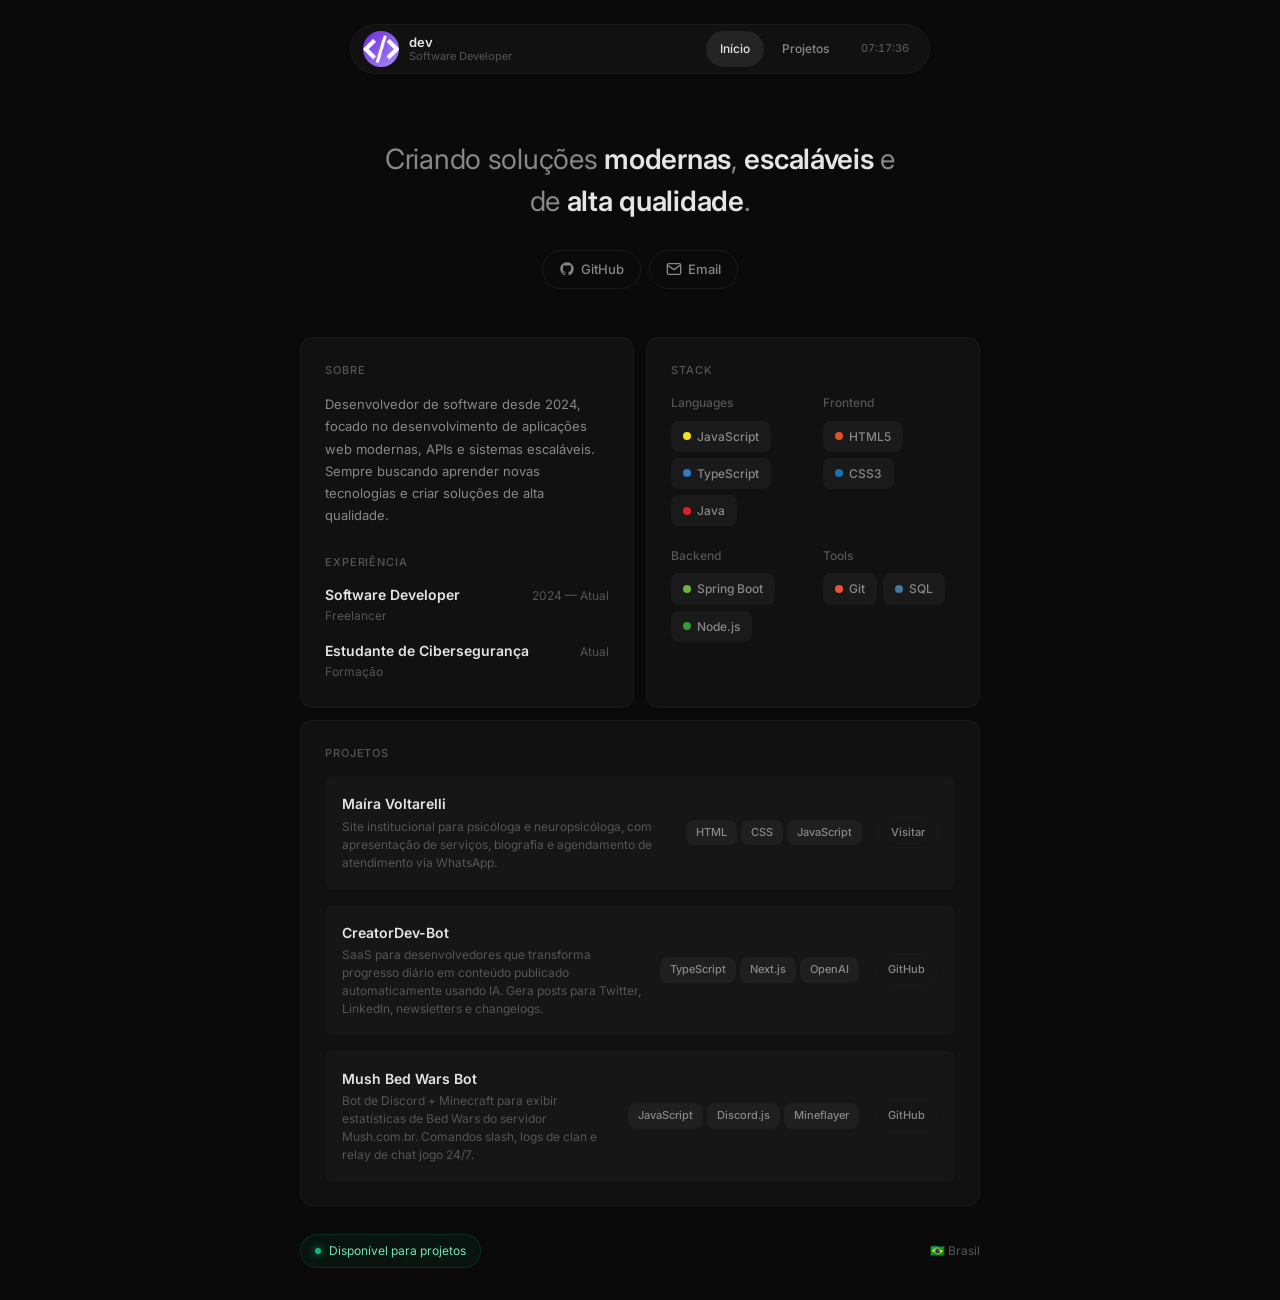
==== index.html @ 2b1f6f5e "Add files via upload" ====
<!DOCTYPE html>
<html lang="pt-BR">

<head>
    <meta charset="UTF-8">
    <meta name="viewport" content="width=device-width, initial-scale=1.0">
    <meta name="description"
        content="Software Developer — Portfólio pessoal focado em aplicações web modernas, APIs e sistemas escaláveis.">
    <meta name="author" content="Software Developer">
    <title>Software Developer | Px</title>
    <link rel="preconnect" href="https://fonts.googleapis.com">
    <link rel="preconnect" href="https://fonts.gstatic.com" crossorigin>
    <link href="https://fonts.googleapis.com/css2?family=Inter:wght@300;400;500;600&display=swap" rel="stylesheet">
    <link rel="stylesheet" href="styles.css">
</head>

<body>

    <!-- Header -->
    <header class="header">
        <div class="header-left">
            <div class="avatar" id="discordAvatar">
                <img id="avatarImg" src="fotos/ChatGPT_Image_13_de_mai._de_2026__22_15_35-removebg-preview.png" style="width:100%;height:100%;border-radius:50%;object-fit:cover;" alt="Avatar">
            </div>
            <div class="header-info">
                <span class="header-name" id="discordName">dev</span>
                <span class="header-role">Software Developer</span>
            </div>
        </div>
        <nav class="header-nav">
            <a href="#" class="nav-pill active">Início</a>
            <a href="#projects" class="nav-pill">Projetos</a>
            <span class="nav-pill clock" id="clock">00:00:00</span>
        </nav>
    </header>

    <!-- Main Content -->
    <main class="main">

        <!-- Hero -->
        <section class="hero">
            <h1 class="hero-tagline">
                Criando soluções <span class="highlight">modernas</span>, <span class="highlight">escaláveis</span> e de
                <span class="highlight">alta qualidade</span>.
            </h1>
            <div class="social-links">
                <a href="https://github.com" target="_blank" rel="noopener noreferrer" class="social-pill">
                    <svg width="16" height="16" viewBox="0 0 24 24" fill="currentColor">
                        <path
                            d="M12 2C6.477 2 2 6.477 2 12c0 4.42 2.865 8.167 6.839 9.49.5.092.682-.217.682-.482 0-.237-.008-.866-.013-1.7-2.782.603-3.369-1.34-3.369-1.34-.454-1.156-1.11-1.462-1.11-1.462-.908-.62.069-.608.069-.608 1.003.07 1.531 1.03 1.531 1.03.892 1.529 2.341 1.087 2.91.831.092-.646.35-1.086.636-1.336-2.22-.253-4.555-1.11-4.555-4.943 0-1.091.39-1.984 1.029-2.683-.103-.253-.446-1.27.098-2.647 0 0 .84-.269 2.75 1.025A9.564 9.564 0 0112 6.844c.85.004 1.705.115 2.504.337 1.909-1.294 2.747-1.025 2.747-1.025.546 1.377.203 2.394.1 2.647.64.699 1.028 1.592 1.028 2.683 0 3.842-2.339 4.687-4.566 4.935.359.309.678.919.678 1.852 0 1.336-.012 2.415-.012 2.743 0 .267.18.579.688.481C19.137 20.164 22 16.418 22 12c0-5.523-4.477-10-10-10z" />
                    </svg>
                    GitHub
                </a>
                <a href="#" class="social-pill" id="emailPill" title="Clique para copiar">
                    <svg width="16" height="16" viewBox="0 0 24 24" fill="none" stroke="currentColor" stroke-width="2">
                        <path d="M4 4h16c1.1 0 2 .9 2 2v12c0 1.1-.9 2-2 2H4c-1.1 0-2-.9-2-2V6c0-1.1.9-2 2-2z" />
                        <path d="M22 6l-10 7L2 6" />
                    </svg>
                    Email
                </a>
            </div>
        </section>

        <!-- Cards Grid -->
        <section class="cards-grid">

            <!-- Left Card: About + Experience -->
            <div class="card">
                <div class="card-section">
                    <h2 class="card-label">SOBRE</h2>
                    <p class="card-text">
                        Desenvolvedor de software desde 2024, focado no desenvolvimento de aplicações web modernas, APIs
                        e sistemas escaláveis. Sempre buscando aprender novas tecnologias e criar soluções de alta
                        qualidade.
                    </p>
                </div>
                <div class="card-section">
                    <h2 class="card-label">EXPERIÊNCIA</h2>
                    <div class="experience-item">
                        <div class="exp-header">
                            <div>
                                <h3 class="exp-title">Software Developer</h3>
                                <span class="exp-subtitle">Freelancer</span>
                            </div>
                            <span class="exp-date">2024 — Atual</span>
                        </div>
                    </div>
                    <div class="experience-item">
                        <div class="exp-header">
                            <div>
                                <h3 class="exp-title">Estudante de Cibersegurança</h3>
                                <span class="exp-subtitle">Formação</span>
                            </div>
                            <span class="exp-date">Atual</span>
                        </div>
                    </div>
                </div>
            </div>

            <!-- Right Card: Stack -->
            <div class="card">
                <h2 class="card-label">STACK</h2>
                <div class="stack-grid">
                    <div class="stack-group">
                        <h3 class="stack-category">Languages</h3>
                        <div class="stack-badges">
                            <span class="badge"><span class="badge-dot"
                                    style="background:#F7DF1E"></span>JavaScript</span>
                            <span class="badge"><span class="badge-dot"
                                    style="background:#3178C6"></span>TypeScript</span>
                            <span class="badge"><span class="badge-dot" style="background:#E01F24"></span>Java</span>
                        </div>
                    </div>
                    <div class="stack-group">
                        <h3 class="stack-category">Frontend</h3>
                        <div class="stack-badges">
                            <span class="badge"><span class="badge-dot" style="background:#E34F26"></span>HTML5</span>
                            <span class="badge"><span class="badge-dot" style="background:#1572B6"></span>CSS3</span>
                        </div>
                    </div>
                    <div class="stack-group">
                        <h3 class="stack-category">Backend</h3>
                        <div class="stack-badges">
                            <span class="badge"><span class="badge-dot" style="background:#6DB33F"></span>Spring
                                Boot</span>
                            <span class="badge"><span class="badge-dot" style="background:#339933"></span>Node.js</span>
                        </div>
                    </div>
                    <div class="stack-group">
                        <h3 class="stack-category">Tools</h3>
                        <div class="stack-badges">
                            <span class="badge"><span class="badge-dot" style="background:#F05032"></span>Git</span>
                            <span class="badge"><span class="badge-dot" style="background:#4479A1"></span>SQL</span>
                        </div>
                    </div>
                </div>
            </div>

        </section>

        <!-- Projects Section -->
        <section class="projects-section" id="projects">
            <div class="card">
                <h2 class="card-label">PROJETOS</h2>
                <div class="projects-list">
                    <div class="project-item">
                        <div class="project-info">
                            <h3 class="project-name">Maíra Voltarelli</h3>
                            <p class="project-desc">Site institucional para psicóloga e neuropsicóloga, com apresentação
                                de serviços, biografia e agendamento de atendimento via WhatsApp.</p>
                        </div>
                        <div class="project-tags">
                            <span class="badge sm">HTML</span>
                            <span class="badge sm">CSS</span>
                            <span class="badge sm">JavaScript</span>
                        </div>
                        <div class="project-links">
                            <a href="https://mairavoltarelli.pages.dev/" target="_blank" rel="noopener noreferrer"
                                class="link-pill">Visitar</a>
                        </div>
                    </div>
                    <div class="project-item">
                        <div class="project-info">
                            <h3 class="project-name">CreatorDev-Bot</h3>
                            <p class="project-desc">SaaS para desenvolvedores que transforma progresso diário em
                                conteúdo publicado automaticamente usando IA. Gera posts para Twitter, LinkedIn,
                                newsletters e changelogs.</p>
                        </div>
                        <div class="project-tags">
                            <span class="badge sm">TypeScript</span>
                            <span class="badge sm">Next.js</span>
                            <span class="badge sm">OpenAI</span>
                        </div>
                        <div class="project-links">
                            <a href="https://github.com/onlypx/CreatorDev-Bot" target="_blank" rel="noopener noreferrer"
                                class="link-pill">GitHub</a>
                        </div>
                    </div>
                    <div class="project-item">
                        <div class="project-info">
                            <h3 class="project-name">Mush Bed Wars Bot</h3>
                            <p class="project-desc">Bot de Discord + Minecraft para exibir estatísticas de Bed Wars do
                                servidor Mush.com.br. Comandos slash, logs de clan e relay de chat jogo 24/7.</p>
                        </div>
                        <div class="project-tags">
                            <span class="badge sm">JavaScript</span>
                            <span class="badge sm">Discord.js</span>
                            <span class="badge sm">Mineflayer</span>
                        </div>
                        <div class="project-links">
                            <a href="https://github.com/onlypx/Minecon-Bot" target="_blank" rel="noopener noreferrer"
                                class="link-pill">GitHub</a>
                        </div>
                    </div>
                </div>
            </div>
        </section>

    </main>

    <!-- Footer -->
    <footer class="footer">
        <div class="footer-left">
            <span class="status-badge">
                <span class="status-dot"></span>
                Disponível para projetos
            </span>
        </div>
        <div class="footer-right">
            <span>🇧🇷 Brasil</span>
        </div>
    </footer>

    <script src="script.js"></script>
</body>

</html>
---- styles.css ----
/* ============================================
   Design Tokens
   ============================================ */
:root {
    --bg: #0a0a0a;
    --bg-card: #111111;
    --border: #1a1a1a;
    --border-hover: #2a2a2a;
    --text: #e5e5e5;
    --text-secondary: #888888;
    --text-muted: #555555;
    --accent: #c4b5fd;
    --font: 'Inter', -apple-system, BlinkMacSystemFont, sans-serif;
    --radius: 12px;
    --radius-sm: 8px;
    --radius-pill: 100px;
}

/* ============================================
   Reset
   ============================================ */
*, *::before, *::after {
    margin: 0;
    padding: 0;
    box-sizing: border-box;
}

html {
    scroll-behavior: smooth;
}

body {
    background: var(--bg);
    color: var(--text);
    font-family: var(--font);
    font-size: 14px;
    line-height: 1.6;
    min-height: 100vh;
    display: flex;
    flex-direction: column;
    align-items: center;
    -webkit-font-smoothing: antialiased;
    -moz-osx-font-smoothing: grayscale;
}

a {
    color: inherit;
    text-decoration: none;
}

/* ============================================
   Header
   ============================================ */
.header {
    position: sticky;
    top: 16px;
    z-index: 100;
    display: flex;
    align-items: center;
    justify-content: space-between;
    gap: 16px;
    background: var(--bg-card);
    border: 1px solid var(--border);
    border-radius: var(--radius-pill);
    padding: 6px 6px 6px 12px;
    margin-top: 24px;
    width: 100%;
    max-width: 580px;
}

.header-left {
    display: flex;
    align-items: center;
    gap: 10px;
}

.avatar {
    width: 36px;
    height: 36px;
    border-radius: 50%;
    background: linear-gradient(135deg, #6d28d9, #a78bfa);
    display: flex;
    align-items: center;
    justify-content: center;
    font-size: 11px;
    font-weight: 600;
    color: #fff;
    flex-shrink: 0;
    overflow: hidden;
}

.header-info {
    display: flex;
    flex-direction: column;
    line-height: 1.2;
}

.header-name {
    font-weight: 600;
    font-size: 13px;
    color: var(--text);
}

.header-role {
    font-size: 11px;
    color: var(--text-muted);
}

.header-nav {
    display: flex;
    align-items: center;
    gap: 4px;
}

.nav-pill {
    padding: 8px 14px;
    border-radius: var(--radius-pill);
    font-size: 12px;
    font-weight: 500;
    color: var(--text-secondary);
    transition: all 0.2s ease;
    border: none;
    background: none;
    cursor: pointer;
}

.nav-pill:hover {
    color: var(--text);
    background: rgba(255, 255, 255, 0.04);
}

.nav-pill.active {
    color: var(--text);
    background: rgba(255, 255, 255, 0.08);
}

.nav-pill.clock {
    font-variant-numeric: tabular-nums;
    color: var(--text-muted);
    cursor: default;
    font-size: 11px;
}

/* ============================================
   Main
   ============================================ */
.main {
    width: 100%;
    max-width: 720px;
    padding: 0 20px;
    flex: 1;
}

/* ============================================
   Hero
   ============================================ */
.hero {
    text-align: center;
    padding: 64px 0 48px;
}

.hero-tagline {
    font-size: clamp(20px, 3.5vw, 28px);
    font-weight: 400;
    color: var(--text-secondary);
    line-height: 1.5;
    max-width: 520px;
    margin: 0 auto 28px;
    letter-spacing: -0.01em;
}

.hero-tagline .highlight {
    color: var(--text);
    font-weight: 600;
}

.social-links {
    display: flex;
    justify-content: center;
    gap: 8px;
    flex-wrap: wrap;
}

.social-pill {
    display: inline-flex;
    align-items: center;
    gap: 6px;
    padding: 8px 16px;
    border-radius: var(--radius-pill);
    border: 1px solid var(--border);
    font-size: 13px;
    font-weight: 500;
    color: var(--text-secondary);
    transition: all 0.2s ease;
}

.social-pill:hover {
    color: var(--text);
    border-color: var(--border-hover);
    background: rgba(255, 255, 255, 0.03);
}

/* ============================================
   Cards Grid
   ============================================ */
.cards-grid {
    display: grid;
    grid-template-columns: 1fr 1fr;
    gap: 12px;
    margin-bottom: 12px;
}

.card {
    background: var(--bg-card);
    border: 1px solid var(--border);
    border-radius: var(--radius);
    padding: 24px;
}

.card-section {
    margin-bottom: 28px;
}

.card-section:last-child {
    margin-bottom: 0;
}

.card-label {
    font-size: 11px;
    font-weight: 500;
    letter-spacing: 0.08em;
    color: var(--text-muted);
    margin-bottom: 14px;
    text-transform: uppercase;
}

.card-text {
    font-size: 13px;
    color: var(--text-secondary);
    line-height: 1.7;
}

/* ============================================
   Experience
   ============================================ */
.experience-item {
    margin-bottom: 16px;
}

.experience-item:last-child {
    margin-bottom: 0;
}

.exp-header {
    display: flex;
    justify-content: space-between;
    align-items: flex-start;
    gap: 12px;
}

.exp-title {
    font-size: 14px;
    font-weight: 600;
    color: var(--text);
    line-height: 1.3;
}

.exp-subtitle {
    font-size: 12px;
    color: var(--text-muted);
}

.exp-date {
    font-size: 12px;
    color: var(--text-muted);
    white-space: nowrap;
    flex-shrink: 0;
}

/* ============================================
   Stack
   ============================================ */
.stack-grid {
    display: grid;
    grid-template-columns: 1fr 1fr;
    gap: 20px;
}

.stack-category {
    font-size: 12px;
    font-weight: 500;
    color: var(--text-muted);
    margin-bottom: 8px;
}

.stack-badges {
    display: flex;
    flex-wrap: wrap;
    gap: 6px;
}

.badge {
    display: inline-flex;
    align-items: center;
    gap: 6px;
    padding: 6px 12px;
    border-radius: var(--radius-sm);
    background: rgba(255, 255, 255, 0.04);
    font-size: 12px;
    font-weight: 500;
    color: var(--text-secondary);
    transition: all 0.2s ease;
}

.badge:hover {
    background: rgba(255, 255, 255, 0.07);
    color: var(--text);
}

.badge.sm {
    padding: 4px 10px;
    font-size: 11px;
}

.badge-dot {
    width: 8px;
    height: 8px;
    border-radius: 50%;
    flex-shrink: 0;
}

/* ============================================
   Projects
   ============================================ */
.projects-section {
    margin-bottom: 12px;
}

.projects-list {
    display: flex;
    flex-direction: column;
    gap: 16px;
}

.project-item {
    display: flex;
    align-items: center;
    gap: 16px;
    padding: 16px;
    border-radius: var(--radius-sm);
    background: rgba(255, 255, 255, 0.02);
    border: 1px solid transparent;
    transition: all 0.2s ease;
}

.project-item:hover {
    border-color: var(--border);
    background: rgba(255, 255, 255, 0.03);
}

.project-info {
    flex: 1;
    min-width: 0;
}

.project-name {
    font-size: 14px;
    font-weight: 600;
    color: var(--text);
    margin-bottom: 2px;
}

.project-desc {
    font-size: 12px;
    color: var(--text-muted);
    line-height: 1.5;
}

.project-tags {
    display: flex;
    gap: 4px;
    flex-shrink: 0;
}

.project-links {
    display: flex;
    gap: 4px;
    flex-shrink: 0;
}

.link-pill {
    padding: 6px 12px;
    border-radius: var(--radius-pill);
    border: 1px solid var(--border);
    font-size: 11px;
    font-weight: 500;
    color: var(--text-secondary);
    transition: all 0.2s ease;
}

.link-pill:hover {
    color: var(--text);
    border-color: var(--border-hover);
}

.link-pill.accent {
    background: rgba(196, 181, 253, 0.1);
    border-color: rgba(196, 181, 253, 0.2);
    color: var(--accent);
}

.link-pill.accent:hover {
    background: rgba(196, 181, 253, 0.15);
}

/* ============================================
   Footer
   ============================================ */
.footer {
    width: 100%;
    max-width: 720px;
    padding: 16px 20px 32px;
    display: flex;
    justify-content: space-between;
    align-items: center;
}

.status-badge {
    display: inline-flex;
    align-items: center;
    gap: 8px;
    padding: 6px 14px;
    border-radius: var(--radius-pill);
    border: 1px solid rgba(16, 185, 129, 0.15);
    background: rgba(16, 185, 129, 0.05);
    font-size: 12px;
    color: #6ee7b7;
}

.status-dot {
    width: 6px;
    height: 6px;
    border-radius: 50%;
    background: #10b981;
    box-shadow: 0 0 8px #10b981;
    animation: pulse 2s ease-in-out infinite;
}

.footer-right {
    font-size: 12px;
    color: var(--text-muted);
}

/* ============================================
   Animations
   ============================================ */
@keyframes pulse {
    0%, 100% { opacity: 1; }
    50% { opacity: 0.4; }
}

/* ============================================
   Responsive
   ============================================ */
@media (max-width: 640px) {
    .header {
        margin: 12px 16px 0;
        width: calc(100% - 32px);
    }

    .header-info {
        display: none;
    }

    .cards-grid {
        grid-template-columns: 1fr;
    }

    .stack-grid {
        grid-template-columns: 1fr 1fr;
    }

    .project-item {
        flex-direction: column;
        align-items: flex-start;
    }

    .project-tags, .project-links {
        flex-wrap: wrap;
    }

    .hero {
        padding: 48px 0 36px;
    }
}

@media (max-width: 400px) {
    .header-nav {
        gap: 2px;
    }

    .nav-pill {
        padding: 6px 10px;
        font-size: 11px;
    }

    .social-pill {
        padding: 6px 12px;
        font-size: 12px;
    }
}
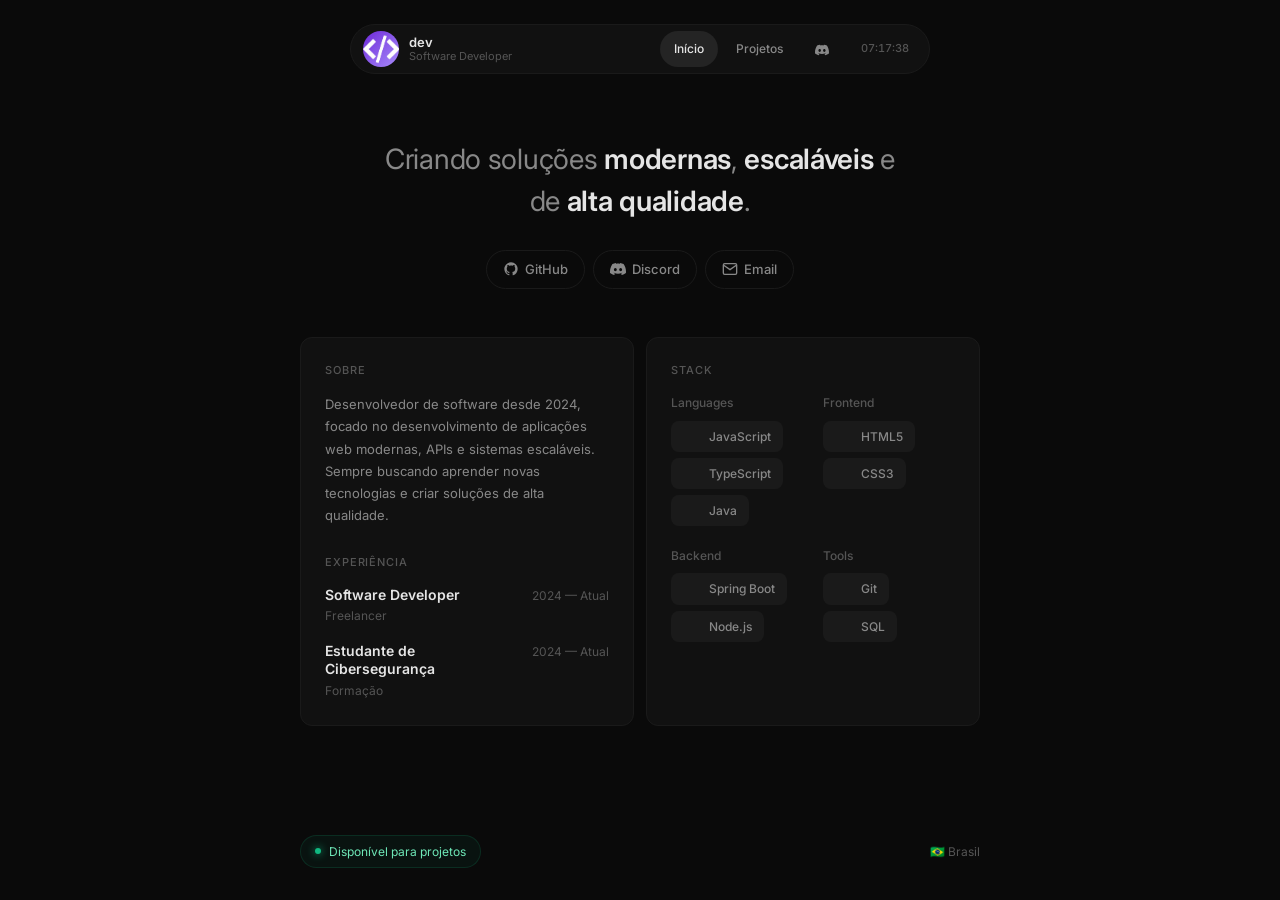
==== commit 5666a7aa: "Add files via upload" ====
--- a/index.html
+++ b/index.html
@@ -1,11 +1,9 @@
 <!DOCTYPE html>
 <html lang="pt-BR">
-
 <head>
     <meta charset="UTF-8">
     <meta name="viewport" content="width=device-width, initial-scale=1.0">
-    <meta name="description"
-        content="Software Developer — Portfólio pessoal focado em aplicações web modernas, APIs e sistemas escaláveis.">
+    <meta name="description" content="Software Developer — Portfólio pessoal focado em aplicações web modernas, APIs e sistemas escaláveis.">
     <meta name="author" content="Software Developer">
     <title>Software Developer | Px</title>
     <link rel="preconnect" href="https://fonts.googleapis.com">
@@ -13,14 +11,12 @@
     <link href="https://fonts.googleapis.com/css2?family=Inter:wght@300;400;500;600&display=swap" rel="stylesheet">
     <link rel="stylesheet" href="styles.css">
 </head>
-
 <body>
-
     <!-- Header -->
     <header class="header">
         <div class="header-left">
-            <div class="avatar" id="discordAvatar">
-                <img id="avatarImg" src="fotos/ChatGPT_Image_13_de_mai._de_2026__22_15_35-removebg-preview.png" style="width:100%;height:100%;border-radius:50%;object-fit:cover;" alt="Avatar">
+            <div class="avatar">
+                <img id="avatarImg" src="fotos/ChatGPT_Image_13_de_mai._de_2026__22_15_35-removebg-preview.png" alt="Avatar">
             </div>
             <div class="header-info">
                 <span class="header-name" id="discordName">dev</span>
@@ -28,34 +24,35 @@
             </div>
         </div>
         <nav class="header-nav">
-            <a href="#" class="nav-pill active">Início</a>
-            <a href="#projects" class="nav-pill">Projetos</a>
+            <a href="index.html" class="nav-pill active">Início</a>
+            <a href="projects.html" class="nav-pill">Projetos</a>
+            <a href="https://discord.gg/S3mpvkFUbD" target="_blank" rel="noopener noreferrer" class="nav-pill" title="Discord">
+                <svg width="14" height="14" viewBox="0 0 24 24" fill="currentColor" style="vertical-align:middle">
+                    <path d="M20.317 4.3698a19.7913 19.7913 0 00-4.8851-1.5152.0741.0741 0 00-.0785.0371c-.211.3753-.4447.8648-.6083 1.2495-1.8447-.2762-3.68-.2762-5.4868 0-.1636-.3933-.4058-.8742-.6177-1.2495a.077.077 0 00-.0785-.037 19.7363 19.7363 0 00-4.8852 1.515.0699.0699 0 00-.0321.0277C.5334 9.0458-.319 13.5799.0992 18.0578a.0824.0824 0 00.0312.0561c2.0528 1.5076 4.0413 2.4228 5.9929 3.0294a.0777.0777 0 00.0842-.0276c.4616-.6304.8731-1.2952 1.226-1.9942a.076.076 0 00-.0416-.1057c-.6528-.2476-1.2743-.5495-1.8722-.8923a.077.077 0 01-.0076-.1277c.1258-.0943.2517-.1923.3718-.2914a.0743.0743 0 01.0776-.0105c3.9278 1.7933 8.18 1.7933 12.0614 0a.0739.0739 0 01.0785.0095c.1202.099.246.1981.3728.2924a.077.077 0 01-.0066.1276 12.2986 12.2986 0 01-1.873.8914.0766.0766 0 00-.0407.1067c.3604.698.7719 1.3628 1.225 1.9932a.076.076 0 00.0842.0286c1.961-.6067 3.9495-1.5219 6.0023-3.0294a.077.077 0 00.0313-.0552c.5004-5.177-.8382-9.6739-3.5485-13.6604a.061.061 0 00-.0312-.0286zM8.02 15.3312c-1.1825 0-2.1569-1.0857-2.1569-2.419 0-1.3332.9555-2.4189 2.157-2.4189 1.2108 0 2.1757 1.0952 2.1568 2.419 0 1.3332-.9555 2.4189-2.1569 2.4189zm7.9748 0c-1.1825 0-2.1569-1.0857-2.1569-2.419 0-1.3332.9554-2.4189 2.1569-2.4189 1.2108 0 2.1757 1.0952 2.1568 2.419 0 1.3332-.946 2.4189-2.1568 2.4189Z"/>
+                </svg>
+            </a>
             <span class="nav-pill clock" id="clock">00:00:00</span>
         </nav>
     </header>
 
     <!-- Main Content -->
     <main class="main">
-
         <!-- Hero -->
         <section class="hero">
             <h1 class="hero-tagline">
-                Criando soluções <span class="highlight">modernas</span>, <span class="highlight">escaláveis</span> e de
-                <span class="highlight">alta qualidade</span>.
+                Criando soluções <span class="highlight">modernas</span>, <span class="highlight">escaláveis</span> e de <span class="highlight">alta qualidade</span>.
             </h1>
             <div class="social-links">
-                <a href="https://github.com" target="_blank" rel="noopener noreferrer" class="social-pill">
-                    <svg width="16" height="16" viewBox="0 0 24 24" fill="currentColor">
-                        <path
-                            d="M12 2C6.477 2 2 6.477 2 12c0 4.42 2.865 8.167 6.839 9.49.5.092.682-.217.682-.482 0-.237-.008-.866-.013-1.7-2.782.603-3.369-1.34-3.369-1.34-.454-1.156-1.11-1.462-1.11-1.462-.908-.62.069-.608.069-.608 1.003.07 1.531 1.03 1.531 1.03.892 1.529 2.341 1.087 2.91.831.092-.646.35-1.086.636-1.336-2.22-.253-4.555-1.11-4.555-4.943 0-1.091.39-1.984 1.029-2.683-.103-.253-.446-1.27.098-2.647 0 0 .84-.269 2.75 1.025A9.564 9.564 0 0112 6.844c.85.004 1.705.115 2.504.337 1.909-1.294 2.747-1.025 2.747-1.025.546 1.377.203 2.394.1 2.647.64.699 1.028 1.592 1.028 2.683 0 3.842-2.339 4.687-4.566 4.935.359.309.678.919.678 1.852 0 1.336-.012 2.415-.012 2.743 0 .267.18.579.688.481C19.137 20.164 22 16.418 22 12c0-5.523-4.477-10-10-10z" />
-                    </svg>
+                <a href="https://github.com/onlypx" target="_blank" rel="noopener noreferrer" class="social-pill">
+                    <svg width="16" height="16" viewBox="0 0 24 24" fill="currentColor"><path d="M12 2C6.477 2 2 6.477 2 12c0 4.42 2.865 8.167 6.839 9.49.5.092.682-.217.682-.482 0-.237-.008-.866-.013-1.7-2.782.603-3.369-1.34-3.369-1.34-.454-1.156-1.11-1.462-1.11-1.462-.908-.62.069-.608.069-.608 1.003.07 1.531 1.03 1.531 1.03.892 1.529 2.341 1.087 2.91.831.092-.646.35-1.086.636-1.336-2.22-.253-4.555-1.11-4.555-4.943 0-1.091.39-1.984 1.029-2.683-.103-.253-.446-1.27.098-2.647 0 0 .84-.269 2.75 1.025A9.564 9.564 0 0112 6.844c.85.004 1.705.115 2.504.337 1.909-1.294 2.747-1.025 2.747-1.025.546 1.377.203 2.394.1 2.647.64.699 1.028 1.592 1.028 2.683 0 3.842-2.339 4.687-4.566 4.935.359.309.678.919.678 1.852 0 1.336-.012 2.415-.012 2.743 0 .267.18.579.688.481C19.137 20.164 22 16.418 22 12c0-5.523-4.477-10-10-10z"/></svg>
                     GitHub
                 </a>
+                <a href="https://discord.gg/S3mpvkFUbD" target="_blank" rel="noopener noreferrer" class="social-pill">
+                    <svg width="16" height="16" viewBox="0 0 24 24" fill="currentColor"><path d="M20.317 4.3698a19.7913 19.7913 0 00-4.8851-1.5152.0741.0741 0 00-.0785.0371c-.211.3753-.4447.8648-.6083 1.2495-1.8447-.2762-3.68-.2762-5.4868 0-.1636-.3933-.4058-.8742-.6177-1.2495a.077.077 0 00-.0785-.037 19.7363 19.7363 0 00-4.8852 1.515.0699.0699 0 00-.0321.0277C.5334 9.0458-.319 13.5799.0992 18.0578a.0824.0824 0 00.0312.0561c2.0528 1.5076 4.0413 2.4228 5.9929 3.0294a.0777.0777 0 00.0842-.0276c.4616-.6304.8731-1.2952 1.226-1.9942a.076.076 0 00-.0416-.1057c-.6528-.2476-1.2743-.5495-1.8722-.8923a.077.077 0 01-.0076-.1277c.1258-.0943.2517-.1923.3718-.2914a.0743.0743 0 01.0776-.0105c3.9278 1.7933 8.18 1.7933 12.0614 0a.0739.0739 0 01.0785.0095c.1202.099.246.1981.3728.2924a.077.077 0 01-.0066.1276 12.2986 12.2986 0 01-1.873.8914.0766.0766 0 00-.0407.1067c.3604.698.7719 1.3628 1.225 1.9932a.076.076 0 00.0842.0286c1.961-.6067 3.9495-1.5219 6.0023-3.0294a.077.077 0 00.0313-.0552c.5004-5.177-.8382-9.6739-3.5485-13.6604a.061.061 0 00-.0312-.0286zM8.02 15.3312c-1.1825 0-2.1569-1.0857-2.1569-2.419 0-1.3332.9555-2.4189 2.157-2.4189 1.2108 0 2.1757 1.0952 2.1568 2.419 0 1.3332-.9555 2.4189-2.1569 2.4189zm7.9748 0c-1.1825 0-2.1569-1.0857-2.1569-2.419 0-1.3332.9554-2.4189 2.1569-2.4189 1.2108 0 2.1757 1.0952 2.1568 2.419 0 1.3332-.946 2.4189-2.1568 2.4189Z"/></svg>
+                    Discord
+                </a>
                 <a href="#" class="social-pill" id="emailPill" title="Clique para copiar">
-                    <svg width="16" height="16" viewBox="0 0 24 24" fill="none" stroke="currentColor" stroke-width="2">
-                        <path d="M4 4h16c1.1 0 2 .9 2 2v12c0 1.1-.9 2-2 2H4c-1.1 0-2-.9-2-2V6c0-1.1.9-2 2-2z" />
-                        <path d="M22 6l-10 7L2 6" />
-                    </svg>
+                    <svg width="16" height="16" viewBox="0 0 24 24" fill="none" stroke="currentColor" stroke-width="2"><path d="M4 4h16c1.1 0 2 .9 2 2v12c0 1.1-.9 2-2 2H4c-1.1 0-2-.9-2-2V6c0-1.1.9-2 2-2z"/><path d="M22 6l-10 7L2 6"/></svg>
                     Email
                 </a>
             </div>
@@ -63,15 +60,11 @@
 
         <!-- Cards Grid -->
         <section class="cards-grid">
-
-            <!-- Left Card: About + Experience -->
             <div class="card">
                 <div class="card-section">
                     <h2 class="card-label">SOBRE</h2>
                     <p class="card-text">
-                        Desenvolvedor de software desde 2024, focado no desenvolvimento de aplicações web modernas, APIs
-                        e sistemas escaláveis. Sempre buscando aprender novas tecnologias e criar soluções de alta
-                        qualidade.
+                        Desenvolvedor de software desde 2024, focado no desenvolvimento de aplicações web modernas, APIs e sistemas escaláveis. Sempre buscando aprender novas tecnologias e criar soluções de alta qualidade.
                     </p>
                 </div>
                 <div class="card-section">
@@ -91,111 +84,47 @@
                                 <h3 class="exp-title">Estudante de Cibersegurança</h3>
                                 <span class="exp-subtitle">Formação</span>
                             </div>
-                            <span class="exp-date">Atual</span>
+                            <span class="exp-date">2024 — Atual</span>
                         </div>
                     </div>
                 </div>
             </div>
 
-            <!-- Right Card: Stack -->
             <div class="card">
                 <h2 class="card-label">STACK</h2>
                 <div class="stack-grid">
                     <div class="stack-group">
                         <h3 class="stack-category">Languages</h3>
                         <div class="stack-badges">
-                            <span class="badge"><span class="badge-dot"
-                                    style="background:#F7DF1E"></span>JavaScript</span>
-                            <span class="badge"><span class="badge-dot"
-                                    style="background:#3178C6"></span>TypeScript</span>
-                            <span class="badge"><span class="badge-dot" style="background:#E01F24"></span>Java</span>
+                            <span class="badge"><img src="https://cdn.jsdelivr.net/gh/devicons/devicon/icons/javascript/javascript-original.svg" width="14" height="14" style="margin-right:6px" alt=""> JavaScript</span>
+                            <span class="badge"><img src="https://cdn.jsdelivr.net/gh/devicons/devicon/icons/typescript/typescript-original.svg" width="14" height="14" style="margin-right:6px" alt=""> TypeScript</span>
+                            <span class="badge"><img src="https://cdn.jsdelivr.net/gh/devicons/devicon/icons/java/java-original.svg" width="14" height="14" style="margin-right:6px" alt=""> Java</span>
                         </div>
                     </div>
                     <div class="stack-group">
                         <h3 class="stack-category">Frontend</h3>
                         <div class="stack-badges">
-                            <span class="badge"><span class="badge-dot" style="background:#E34F26"></span>HTML5</span>
-                            <span class="badge"><span class="badge-dot" style="background:#1572B6"></span>CSS3</span>
+                            <span class="badge"><img src="https://cdn.jsdelivr.net/gh/devicons/devicon/icons/html5/html5-original.svg" width="14" height="14" style="margin-right:6px" alt=""> HTML5</span>
+                            <span class="badge"><img src="https://cdn.jsdelivr.net/gh/devicons/devicon/icons/css3/css3-original.svg" width="14" height="14" style="margin-right:6px" alt=""> CSS3</span>
                         </div>
                     </div>
                     <div class="stack-group">
                         <h3 class="stack-category">Backend</h3>
                         <div class="stack-badges">
-                            <span class="badge"><span class="badge-dot" style="background:#6DB33F"></span>Spring
-                                Boot</span>
-                            <span class="badge"><span class="badge-dot" style="background:#339933"></span>Node.js</span>
+                            <span class="badge"><img src="https://cdn.jsdelivr.net/gh/devicons/devicon/icons/spring/spring-original.svg" width="14" height="14" style="margin-right:6px" alt=""> Spring Boot</span>
+                            <span class="badge"><img src="https://cdn.jsdelivr.net/gh/devicons/devicon/icons/nodejs/nodejs-original.svg" width="14" height="14" style="margin-right:6px" alt=""> Node.js</span>
                         </div>
                     </div>
                     <div class="stack-group">
                         <h3 class="stack-category">Tools</h3>
                         <div class="stack-badges">
-                            <span class="badge"><span class="badge-dot" style="background:#F05032"></span>Git</span>
-                            <span class="badge"><span class="badge-dot" style="background:#4479A1"></span>SQL</span>
-                        </div>
-                    </div>
-                </div>
-            </div>
-
-        </section>
-
-        <!-- Projects Section -->
-        <section class="projects-section" id="projects">
-            <div class="card">
-                <h2 class="card-label">PROJETOS</h2>
-                <div class="projects-list">
-                    <div class="project-item">
-                        <div class="project-info">
-                            <h3 class="project-name">Maíra Voltarelli</h3>
-                            <p class="project-desc">Site institucional para psicóloga e neuropsicóloga, com apresentação
-                                de serviços, biografia e agendamento de atendimento via WhatsApp.</p>
-                        </div>
-                        <div class="project-tags">
-                            <span class="badge sm">HTML</span>
-                            <span class="badge sm">CSS</span>
-                            <span class="badge sm">JavaScript</span>
-                        </div>
-                        <div class="project-links">
-                            <a href="https://mairavoltarelli.pages.dev/" target="_blank" rel="noopener noreferrer"
-                                class="link-pill">Visitar</a>
-                        </div>
-                    </div>
-                    <div class="project-item">
-                        <div class="project-info">
-                            <h3 class="project-name">CreatorDev-Bot</h3>
-                            <p class="project-desc">SaaS para desenvolvedores que transforma progresso diário em
-                                conteúdo publicado automaticamente usando IA. Gera posts para Twitter, LinkedIn,
-                                newsletters e changelogs.</p>
-                        </div>
-                        <div class="project-tags">
-                            <span class="badge sm">TypeScript</span>
-                            <span class="badge sm">Next.js</span>
-                            <span class="badge sm">OpenAI</span>
-                        </div>
-                        <div class="project-links">
-                            <a href="https://github.com/onlypx/CreatorDev-Bot" target="_blank" rel="noopener noreferrer"
-                                class="link-pill">GitHub</a>
-                        </div>
-                    </div>
-                    <div class="project-item">
-                        <div class="project-info">
-                            <h3 class="project-name">Mush Bed Wars Bot</h3>
-                            <p class="project-desc">Bot de Discord + Minecraft para exibir estatísticas de Bed Wars do
-                                servidor Mush.com.br. Comandos slash, logs de clan e relay de chat jogo 24/7.</p>
-                        </div>
-                        <div class="project-tags">
-                            <span class="badge sm">JavaScript</span>
-                            <span class="badge sm">Discord.js</span>
-                            <span class="badge sm">Mineflayer</span>
-                        </div>
-                        <div class="project-links">
-                            <a href="https://github.com/onlypx/Minecon-Bot" target="_blank" rel="noopener noreferrer"
-                                class="link-pill">GitHub</a>
+                            <span class="badge"><img src="https://cdn.jsdelivr.net/gh/devicons/devicon/icons/git/git-original.svg" width="14" height="14" style="margin-right:6px" alt=""> Git</span>
+                            <span class="badge"><img src="https://cdn.jsdelivr.net/gh/devicons/devicon/icons/mysql/mysql-original.svg" width="14" height="14" style="margin-right:6px" alt=""> SQL</span>
                         </div>
                     </div>
                 </div>
             </div>
         </section>
-
     </main>
 
     <!-- Footer -->
@@ -213,5 +142,4 @@
 
     <script src="script.js"></script>
 </body>
-
 </html>
--- a/styles.css
+++ b/styles.css
@@ -43,6 +43,32 @@
     -moz-osx-font-smoothing: grayscale;
 }
 
+/* Page content entrance */
+.hero-tagline,
+.social-links,
+.cards-grid,
+.projects-section {
+    opacity: 0;
+    transform: translateY(6px);
+    animation: textIn 0.5s cubic-bezier(0.4, 0, 0.2, 1) forwards;
+}
+
+.hero-tagline { animation-delay: 0.05s; }
+.social-links { animation-delay: 0.15s; }
+.cards-grid { animation-delay: 0.2s; }
+.projects-section { animation-delay: 0.1s; }
+
+@keyframes textIn {
+    from {
+        opacity: 0;
+        transform: translateY(6px);
+    }
+    to {
+        opacity: 1;
+        transform: translateY(0);
+    }
+}
+
 a {
     color: inherit;
     text-decoration: none;
@@ -74,6 +100,10 @@
     gap: 10px;
 }
 
+.bg-gradient {
+    background: linear-gradient(135deg, #6d28d9, #a78bfa);
+}
+
 .avatar {
     width: 36px;
     height: 36px;
@@ -89,6 +119,22 @@
     overflow: hidden;
 }
 
+.avatar img {
+    width: 100%;
+    height: 100%;
+    object-fit: cover;
+    border-radius: 50%;
+    display: block !important;
+}
+
+.avatar img {
+    width: 100%;
+    height: 100%;
+    object-fit: cover;
+    border-radius: 50%;
+    display: none;
+}
+
 .header-info {
     display: flex;
     flex-direction: column;
@@ -139,6 +185,10 @@
     color: var(--text-muted);
     cursor: default;
     font-size: 11px;
+}
+
+.nav-pill svg {
+    vertical-align: middle;
 }
 
 /* ============================================
@@ -201,8 +251,23 @@
 }
 
 /* ============================================
-   Cards Grid
-   ============================================ */
+   Cards
+   ============================================ */
+.card {
+    background: var(--bg-card);
+    border: 1px solid var(--border);
+    border-radius: var(--radius);
+    padding: 24px;
+}
+
+.card-section {
+    margin-bottom: 28px;
+}
+
+.card-section:last-child {
+    margin-bottom: 0;
+}
+
 .cards-grid {
     display: grid;
     grid-template-columns: 1fr 1fr;
@@ -210,21 +275,6 @@
     margin-bottom: 12px;
 }
 
-.card {
-    background: var(--bg-card);
-    border: 1px solid var(--border);
-    border-radius: var(--radius);
-    padding: 24px;
-}
-
-.card-section {
-    margin-bottom: 28px;
-}
-
-.card-section:last-child {
-    margin-bottom: 0;
-}
-
 .card-label {
     font-size: 11px;
     font-weight: 500;
@@ -240,86 +290,8 @@
     line-height: 1.7;
 }
 
-/* ============================================
-   Experience
-   ============================================ */
-.experience-item {
-    margin-bottom: 16px;
-}
-
-.experience-item:last-child {
-    margin-bottom: 0;
-}
-
-.exp-header {
-    display: flex;
-    justify-content: space-between;
-    align-items: flex-start;
-    gap: 12px;
-}
-
-.exp-title {
-    font-size: 14px;
-    font-weight: 600;
-    color: var(--text);
-    line-height: 1.3;
-}
-
-.exp-subtitle {
-    font-size: 12px;
-    color: var(--text-muted);
-}
-
-.exp-date {
-    font-size: 12px;
-    color: var(--text-muted);
-    white-space: nowrap;
-    flex-shrink: 0;
-}
-
-/* ============================================
-   Stack
-   ============================================ */
-.stack-grid {
-    display: grid;
-    grid-template-columns: 1fr 1fr;
-    gap: 20px;
-}
-
-.stack-category {
-    font-size: 12px;
-    font-weight: 500;
-    color: var(--text-muted);
-    margin-bottom: 8px;
-}
-
-.stack-badges {
-    display: flex;
-    flex-wrap: wrap;
-    gap: 6px;
-}
-
-.badge {
-    display: inline-flex;
-    align-items: center;
-    gap: 6px;
-    padding: 6px 12px;
-    border-radius: var(--radius-sm);
-    background: rgba(255, 255, 255, 0.04);
-    font-size: 12px;
-    font-weight: 500;
-    color: var(--text-secondary);
-    transition: all 0.2s ease;
-}
-
-.badge:hover {
-    background: rgba(255, 255, 255, 0.07);
-    color: var(--text);
-}
-
-.badge.sm {
-    padding: 4px 10px;
-    font-size: 11px;
+.badge img {
+    filter: grayscale(100%) brightness(0.55);
 }
 
 .badge-dot {
@@ -330,10 +302,126 @@
 }
 
 /* ============================================
-   Projects
-   ============================================ */
-.projects-section {
-    margin-bottom: 12px;
+   Experience
+   ============================================ */
+.experience-item {
+    margin-bottom: 16px;
+}
+
+.experience-item:last-child {
+    margin-bottom: 0;
+}
+
+.exp-header {
+    display: flex;
+    justify-content: space-between;
+    align-items: flex-start;
+    gap: 12px;
+}
+
+.exp-title {
+    font-size: 14px;
+    font-weight: 600;
+    color: var(--text);
+    line-height: 1.3;
+}
+
+.exp-subtitle {
+    font-size: 12px;
+    color: var(--text-muted);
+}
+
+.exp-date {
+    font-size: 12px;
+    color: var(--text-muted);
+    white-space: nowrap;
+    flex-shrink: 0;
+}
+
+/* ============================================
+   Stack
+   ============================================ */
+.stack-grid {
+    display: grid;
+    grid-template-columns: 1fr 1fr;
+    gap: 20px;
+}
+
+.stack-category {
+    font-size: 12px;
+    font-weight: 500;
+    color: var(--text-muted);
+    margin-bottom: 8px;
+}
+
+.stack-badges {
+    display: flex;
+    flex-wrap: wrap;
+    gap: 6px;
+}
+
+.badge {
+    display: inline-flex;
+    align-items: center;
+    gap: 6px;
+    padding: 6px 12px;
+    border-radius: var(--radius-sm);
+    background: rgba(255, 255, 255, 0.04);
+    font-size: 12px;
+    font-weight: 500;
+    color: var(--text-secondary);
+    transition: all 0.2s ease;
+}
+
+.badge:hover {
+    background: rgba(255, 255, 255, 0.07);
+    color: var(--text);
+}
+
+.badge.sm {
+    padding: 4px 10px;
+    font-size: 11px;
+}
+
+.page-container {
+    width: 100%;
+    position: relative;
+}
+
+.page {
+    display: none;
+    width: 100%;
+    opacity: 0;
+    transform: translateY(10px);
+    transition: opacity 0.4s ease, transform 0.4s cubic-bezier(0.4, 0, 0.2, 1);
+}
+
+#page-home {
+    display: block;
+}
+
+.page.active {
+    display: block;
+    opacity: 1;
+    transform: translateY(0);
+    animation: pageIn 0.45s cubic-bezier(0.4, 0, 0.2, 1) forwards;
+}
+
+.page.leaving {
+    opacity: 0;
+    transform: translateY(-8px);
+    pointer-events: none;
+}
+
+@keyframes pageIn {
+    from {
+        opacity: 0;
+        transform: translateY(10px);
+    }
+    to {
+        opacity: 1;
+        transform: translateY(0);
+    }
 }
 
 .projects-list {
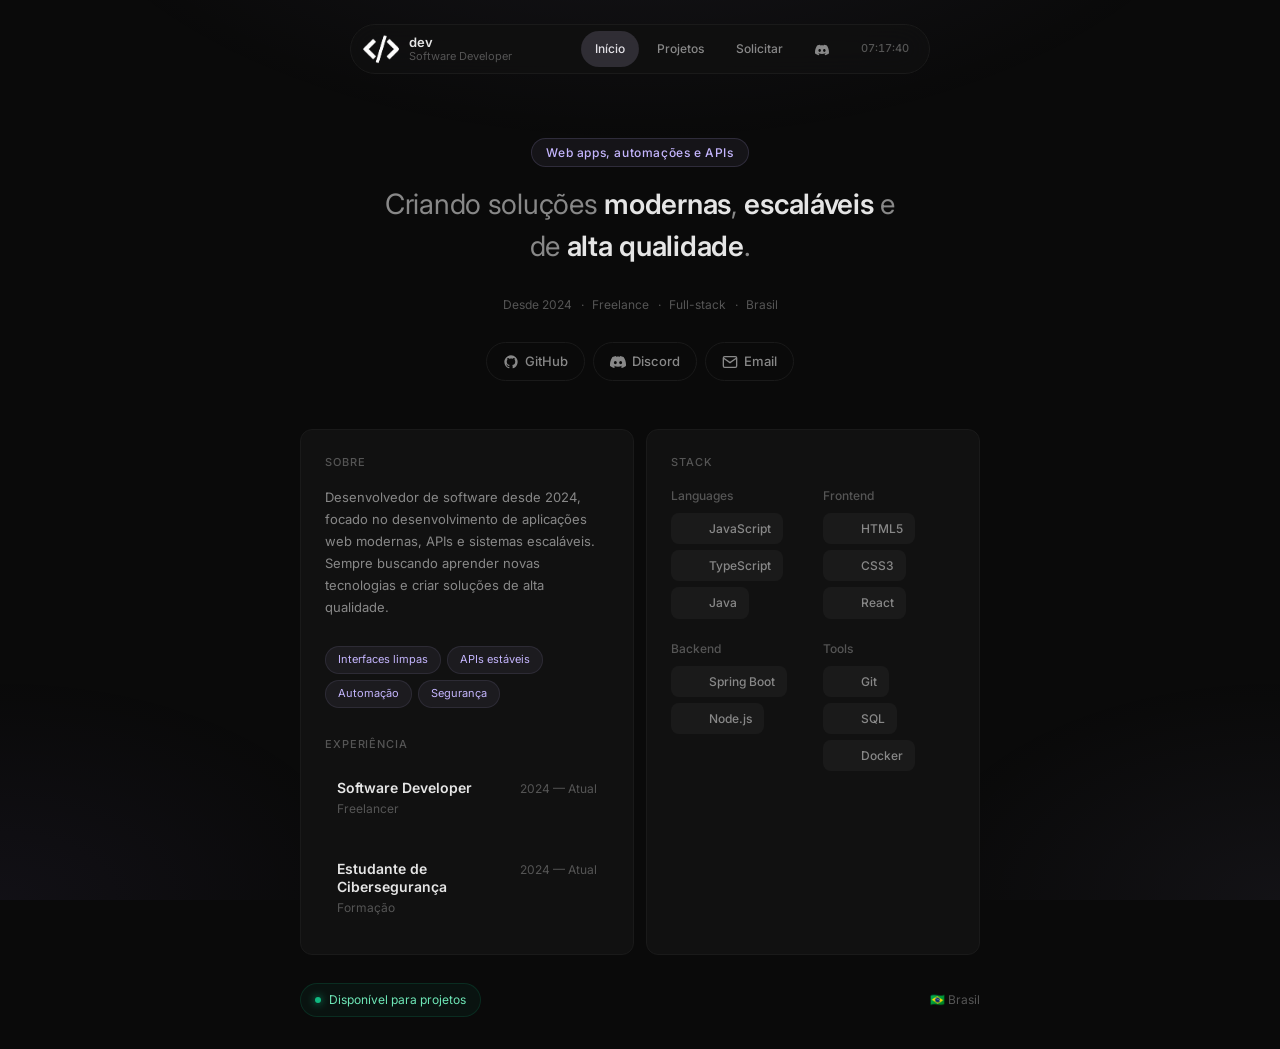
==== commit 37604c5b: "Add files via upload" ====
--- a/index.html
+++ b/index.html
@@ -4,16 +4,25 @@
     <meta charset="UTF-8">
     <meta name="viewport" content="width=device-width, initial-scale=1.0">
     <meta name="description" content="Software Developer — Portfólio pessoal focado em aplicações web modernas, APIs e sistemas escaláveis.">
-    <meta name="author" content="Software Developer">
-    <title>Software Developer | Px</title>
+    <meta name="author" content="Px">
+    <meta name="theme-color" content="#c4b5fd">
+
+    <!-- Open Graph / Social -->
+    <meta property="og:title" content="Px — Software Developer">
+    <meta property="og:description" content="Criando soluções modernas, escaláveis e de alta qualidade.">
+    <meta property="og:type" content="website">
+    <meta property="og:url" content="https://onlypx.dev">
+
+    <title>Px — Software Developer</title>
     <link rel="preconnect" href="https://fonts.googleapis.com">
     <link rel="preconnect" href="https://fonts.gstatic.com" crossorigin>
     <link href="https://fonts.googleapis.com/css2?family=Inter:wght@300;400;500;600&display=swap" rel="stylesheet">
     <link rel="stylesheet" href="styles.css">
+    <link rel="icon" type="image/png" href="fotos/ChatGPT_Image_13_de_mai._de_2026__22_15_35-removebg-preview.png">
 </head>
 <body>
     <!-- Header -->
-    <header class="header">
+    <header class="header reveal">
         <div class="header-left">
             <div class="avatar">
                 <img id="avatarImg" src="fotos/ChatGPT_Image_13_de_mai._de_2026__22_15_35-removebg-preview.png" alt="Avatar">
@@ -21,11 +30,13 @@
             <div class="header-info">
                 <span class="header-name" id="discordName">dev</span>
                 <span class="header-role">Software Developer</span>
+                <span class="discord-status" id="discordStatus">Offline</span>
             </div>
         </div>
         <nav class="header-nav">
             <a href="index.html" class="nav-pill active">Início</a>
             <a href="projects.html" class="nav-pill">Projetos</a>
+            <a href="requests.html" class="nav-pill">Solicitar</a>
             <a href="https://discord.gg/S3mpvkFUbD" target="_blank" rel="noopener noreferrer" class="nav-pill" title="Discord">
                 <svg width="14" height="14" viewBox="0 0 24 24" fill="currentColor" style="vertical-align:middle">
                     <path d="M20.317 4.3698a19.7913 19.7913 0 00-4.8851-1.5152.0741.0741 0 00-.0785.0371c-.211.3753-.4447.8648-.6083 1.2495-1.8447-.2762-3.68-.2762-5.4868 0-.1636-.3933-.4058-.8742-.6177-1.2495a.077.077 0 00-.0785-.037 19.7363 19.7363 0 00-4.8852 1.515.0699.0699 0 00-.0321.0277C.5334 9.0458-.319 13.5799.0992 18.0578a.0824.0824 0 00.0312.0561c2.0528 1.5076 4.0413 2.4228 5.9929 3.0294a.0777.0777 0 00.0842-.0276c.4616-.6304.8731-1.2952 1.226-1.9942a.076.076 0 00-.0416-.1057c-.6528-.2476-1.2743-.5495-1.8722-.8923a.077.077 0 01-.0076-.1277c.1258-.0943.2517-.1923.3718-.2914a.0743.0743 0 01.0776-.0105c3.9278 1.7933 8.18 1.7933 12.0614 0a.0739.0739 0 01.0785.0095c.1202.099.246.1981.3728.2924a.077.077 0 01-.0066.1276 12.2986 12.2986 0 01-1.873.8914.0766.0766 0 00-.0407.1067c.3604.698.7719 1.3628 1.225 1.9932a.076.076 0 00.0842.0286c1.961-.6067 3.9495-1.5219 6.0023-3.0294a.077.077 0 00.0313-.0552c.5004-5.177-.8382-9.6739-3.5485-13.6604a.061.061 0 00-.0312-.0286zM8.02 15.3312c-1.1825 0-2.1569-1.0857-2.1569-2.419 0-1.3332.9555-2.4189 2.157-2.4189 1.2108 0 2.1757 1.0952 2.1568 2.419 0 1.3332-.9555 2.4189-2.1569 2.4189zm7.9748 0c-1.1825 0-2.1569-1.0857-2.1569-2.419 0-1.3332.9554-2.4189 2.1569-2.4189 1.2108 0 2.1757 1.0952 2.1568 2.419 0 1.3332-.946 2.4189-2.1568 2.4189Z"/>
@@ -38,10 +49,17 @@
     <!-- Main Content -->
     <main class="main">
         <!-- Hero -->
-        <section class="hero">
+        <section class="hero reveal">
+            <p class="hero-kicker">Web apps, automações e APIs</p>
             <h1 class="hero-tagline">
                 Criando soluções <span class="highlight">modernas</span>, <span class="highlight">escaláveis</span> e de <span class="highlight">alta qualidade</span>.
             </h1>
+            <div class="hero-meta" aria-label="Resumo profissional">
+                <span>Desde 2024</span>
+                <span>Freelance</span>
+                <span>Full-stack</span>
+                <span>Brasil</span>
+            </div>
             <div class="social-links">
                 <a href="https://github.com/onlypx" target="_blank" rel="noopener noreferrer" class="social-pill">
                     <svg width="16" height="16" viewBox="0 0 24 24" fill="currentColor"><path d="M12 2C6.477 2 2 6.477 2 12c0 4.42 2.865 8.167 6.839 9.49.5.092.682-.217.682-.482 0-.237-.008-.866-.013-1.7-2.782.603-3.369-1.34-3.369-1.34-.454-1.156-1.11-1.462-1.11-1.462-.908-.62.069-.608.069-.608 1.003.07 1.531 1.03 1.531 1.03.892 1.529 2.341 1.087 2.91.831.092-.646.35-1.086.636-1.336-2.22-.253-4.555-1.11-4.555-4.943 0-1.091.39-1.984 1.029-2.683-.103-.253-.446-1.27.098-2.647 0 0 .84-.269 2.75 1.025A9.564 9.564 0 0112 6.844c.85.004 1.705.115 2.504.337 1.909-1.294 2.747-1.025 2.747-1.025.546 1.377.203 2.394.1 2.647.64.699 1.028 1.592 1.028 2.683 0 3.842-2.339 4.687-4.566 4.935.359.309.678.919.678 1.852 0 1.336-.012 2.415-.012 2.743 0 .267.18.579.688.481C19.137 20.164 22 16.418 22 12c0-5.523-4.477-10-10-10z"/></svg>
@@ -60,12 +78,18 @@
 
         <!-- Cards Grid -->
         <section class="cards-grid">
-            <div class="card">
+            <div class="card reveal">
                 <div class="card-section">
                     <h2 class="card-label">SOBRE</h2>
                     <p class="card-text">
                         Desenvolvedor de software desde 2024, focado no desenvolvimento de aplicações web modernas, APIs e sistemas escaláveis. Sempre buscando aprender novas tecnologias e criar soluções de alta qualidade.
                     </p>
+                </div>
+                <div class="focus-row" aria-label="Áreas de foco">
+                    <span>Interfaces limpas</span>
+                    <span>APIs estáveis</span>
+                    <span>Automação</span>
+                    <span>Segurança</span>
                 </div>
                 <div class="card-section">
                     <h2 class="card-label">EXPERIÊNCIA</h2>
@@ -90,7 +114,7 @@
                 </div>
             </div>
 
-            <div class="card">
+            <div class="card reveal delay-2">
                 <h2 class="card-label">STACK</h2>
                 <div class="stack-grid">
                     <div class="stack-group">
@@ -106,6 +130,7 @@
                         <div class="stack-badges">
                             <span class="badge"><img src="https://cdn.jsdelivr.net/gh/devicons/devicon/icons/html5/html5-original.svg" width="14" height="14" style="margin-right:6px" alt=""> HTML5</span>
                             <span class="badge"><img src="https://cdn.jsdelivr.net/gh/devicons/devicon/icons/css3/css3-original.svg" width="14" height="14" style="margin-right:6px" alt=""> CSS3</span>
+                            <span class="badge"><img src="https://cdn.jsdelivr.net/gh/devicons/devicon/icons/react/react-original.svg" width="14" height="14" style="margin-right:6px" alt=""> React</span>
                         </div>
                     </div>
                     <div class="stack-group">
@@ -120,6 +145,7 @@
                         <div class="stack-badges">
                             <span class="badge"><img src="https://cdn.jsdelivr.net/gh/devicons/devicon/icons/git/git-original.svg" width="14" height="14" style="margin-right:6px" alt=""> Git</span>
                             <span class="badge"><img src="https://cdn.jsdelivr.net/gh/devicons/devicon/icons/mysql/mysql-original.svg" width="14" height="14" style="margin-right:6px" alt=""> SQL</span>
+                            <span class="badge"><img src="https://cdn.jsdelivr.net/gh/devicons/devicon/icons/docker/docker-original.svg" width="14" height="14" style="margin-right:6px" alt=""> Docker</span>
                         </div>
                     </div>
                 </div>
@@ -128,7 +154,7 @@
     </main>
 
     <!-- Footer -->
-    <footer class="footer">
+    <footer class="footer reveal">
         <div class="footer-left">
             <span class="status-badge">
                 <span class="status-dot"></span>
@@ -142,4 +168,4 @@
 
     <script src="script.js"></script>
 </body>
-</html>+</html>
--- a/styles.css
+++ b/styles.css
@@ -1,6 +1,3 @@
-/* ============================================
-   Design Tokens
-   ============================================ */
 :root {
     --bg: #0a0a0a;
     --bg-card: #111111;
@@ -10,15 +7,15 @@
     --text-secondary: #888888;
     --text-muted: #555555;
     --accent: #c4b5fd;
+    --accent-glow: rgba(196, 181, 253, 0.15);
     --font: 'Inter', -apple-system, BlinkMacSystemFont, sans-serif;
     --radius: 12px;
     --radius-sm: 8px;
     --radius-pill: 100px;
-}
-
-/* ============================================
-   Reset
-   ============================================ */
+    --transition: 0.35s cubic-bezier(0.4, 0, 0.2, 1);
+    --transition-slow: 0.6s cubic-bezier(0.4, 0, 0.2, 1);
+}
+
 *, *::before, *::after {
     margin: 0;
     padding: 0;
@@ -27,6 +24,13 @@
 
 html {
     scroll-behavior: smooth;
+    overflow-y: scroll;
+    -ms-overflow-style: none;
+    scrollbar-width: none;
+}
+
+html::-webkit-scrollbar {
+    display: none;
 }
 
 body {
@@ -41,38 +45,111 @@
     align-items: center;
     -webkit-font-smoothing: antialiased;
     -moz-osx-font-smoothing: grayscale;
-}
-
-/* Page content entrance */
-.hero-tagline,
-.social-links,
-.cards-grid,
-.projects-section {
+    overflow-x: hidden;
+}
+
+/* Animated Background */
+body::before {
+    content: '';
+    position: fixed;
+    inset: 0;
+    z-index: -1;
+    background:
+        radial-gradient(ellipse 80% 60% at 50% -20%, rgba(196, 181, 253, 0.08) 0%, transparent 60%),
+        radial-gradient(ellipse 60% 50% at 0% 100%, rgba(167, 139, 250, 0.05) 0%, transparent 50%),
+        radial-gradient(ellipse 60% 50% at 100% 100%, rgba(196, 181, 253, 0.05) 0%, transparent 50%);
+    animation: bgShift 12s ease-in-out infinite alternate;
+}
+
+@keyframes bgShift {
+    0% { transform: translate(0, 0) scale(1); }
+    50% { transform: translate(2%, 1%) scale(1.02); }
+    100% { transform: translate(-1%, -1%) scale(1.01); }
+}
+
+/* ============================================
+   Page Transition Overlay
+   ============================================ */
+.page-transition {
+    position: fixed;
+    inset: 0;
+    z-index: 9999;
+    pointer-events: none;
+    background: var(--bg);
     opacity: 0;
-    transform: translateY(6px);
-    animation: textIn 0.5s cubic-bezier(0.4, 0, 0.2, 1) forwards;
-}
-
-.hero-tagline { animation-delay: 0.05s; }
-.social-links { animation-delay: 0.15s; }
-.cards-grid { animation-delay: 0.2s; }
-.projects-section { animation-delay: 0.1s; }
-
-@keyframes textIn {
-    from {
-        opacity: 0;
-        transform: translateY(6px);
-    }
-    to {
-        opacity: 1;
-        transform: translateY(0);
-    }
-}
-
+    transition: opacity 0.45s cubic-bezier(0.4, 0, 0.2, 1);
+}
+
+.page-transition.active {
+    opacity: 1;
+    pointer-events: all;
+}
+
+/* ============================================
+   Reset / Links
+   ============================================ */
 a {
     color: inherit;
     text-decoration: none;
 }
+
+/* ============================================
+   Animations de Entrada (Reveal)
+   ============================================ */
+.reveal {
+    opacity: 0;
+    transform: translateY(24px);
+    transition: opacity 0.7s cubic-bezier(0.4, 0, 0.2, 1),
+                transform 0.7s cubic-bezier(0.4, 0, 0.2, 1);
+}
+
+.reveal.visible {
+    opacity: 1;
+    transform: translateY(0);
+}
+
+.reveal-left {
+    opacity: 0;
+    transform: translateX(-30px);
+    transition: opacity 0.7s cubic-bezier(0.4, 0, 0.2, 1),
+                transform 0.7s cubic-bezier(0.4, 0, 0.2, 1);
+}
+
+.reveal-left.visible {
+    opacity: 1;
+    transform: translateX(0);
+}
+
+.reveal-right {
+    opacity: 0;
+    transform: translateX(30px);
+    transition: opacity 0.7s cubic-bezier(0.4, 0, 0.2, 1),
+                transform 0.7s cubic-bezier(0.4, 0, 0.2, 1);
+}
+
+.reveal-right.visible {
+    opacity: 1;
+    transform: translateX(0);
+}
+
+.reveal-scale {
+    opacity: 0;
+    transform: scale(0.95);
+    transition: opacity 0.6s cubic-bezier(0.4, 0, 0.2, 1),
+                transform 0.6s cubic-bezier(0.4, 0, 0.2, 1);
+}
+
+.reveal-scale.visible {
+    opacity: 1;
+    transform: scale(1);
+}
+
+/* Delay helpers */
+.delay-1 { transition-delay: 0.1s; }
+.delay-2 { transition-delay: 0.2s; }
+.delay-3 { transition-delay: 0.3s; }
+.delay-4 { transition-delay: 0.4s; }
+.delay-5 { transition-delay: 0.5s; }
 
 /* ============================================
    Header
@@ -85,30 +162,33 @@
     align-items: center;
     justify-content: space-between;
     gap: 16px;
-    background: var(--bg-card);
+    background: rgba(17, 17, 17, 0.75);
+    backdrop-filter: blur(16px);
+    -webkit-backdrop-filter: blur(16px);
     border: 1px solid var(--border);
     border-radius: var(--radius-pill);
     padding: 6px 6px 6px 12px;
     margin-top: 24px;
     width: 100%;
     max-width: 580px;
+    transition: border-color var(--transition), box-shadow var(--transition);
+}
+
+.header:hover {
+    border-color: var(--border-hover);
+    box-shadow: 0 0 30px rgba(196, 181, 253, 0.04);
 }
 
 .header-left {
     display: flex;
     align-items: center;
     gap: 10px;
-}
-
-.bg-gradient {
-    background: linear-gradient(135deg, #6d28d9, #a78bfa);
 }
 
 .avatar {
     width: 36px;
     height: 36px;
     border-radius: 50%;
-    background: linear-gradient(135deg, #6d28d9, #a78bfa);
     display: flex;
     align-items: center;
     justify-content: center;
@@ -117,6 +197,12 @@
     color: #fff;
     flex-shrink: 0;
     overflow: hidden;
+    transition: transform var(--transition), box-shadow var(--transition);
+}
+
+.avatar:hover {
+    transform: scale(1.08);
+    box-shadow: 0 0 20px rgba(196, 181, 253, 0.2);
 }
 
 .avatar img {
@@ -125,14 +211,11 @@
     object-fit: cover;
     border-radius: 50%;
     display: block !important;
-}
-
-.avatar img {
-    width: 100%;
-    height: 100%;
-    object-fit: cover;
-    border-radius: 50%;
-    display: none;
+    transition: transform var(--transition);
+}
+
+.avatar:hover img {
+    transform: scale(1.1);
 }
 
 .header-info {
@@ -150,6 +233,54 @@
 .header-role {
     font-size: 11px;
     color: var(--text-muted);
+}
+
+.discord-status {
+    font-size: 11px;
+    color: var(--text-muted);
+    display: none;
+    align-items: center;
+    gap: 6px;
+}
+
+.discord-status.loaded {
+    display: flex;
+}
+
+.discord-status::before {
+    content: '';
+    width: 6px;
+    height: 6px;
+    border-radius: 50%;
+    background: var(--text-muted);
+    flex-shrink: 0;
+}
+
+.discord-status.online {
+    color: #10b981;
+}
+
+.discord-status.online::before {
+    background: #10b981;
+    box-shadow: 0 0 8px #10b981;
+}
+
+.discord-status.idle {
+    color: #f59e0b;
+}
+
+.discord-status.idle::before {
+    background: #f59e0b;
+    box-shadow: 0 0 8px #f59e0b;
+}
+
+.discord-status.dnd {
+    color: #ef4444;
+}
+
+.discord-status.dnd::before {
+    background: #ef4444;
+    box-shadow: 0 0 8px #ef4444;
 }
 
 .header-nav {
@@ -164,10 +295,21 @@
     font-size: 12px;
     font-weight: 500;
     color: var(--text-secondary);
-    transition: all 0.2s ease;
+    transition: all var(--transition);
     border: none;
     background: none;
     cursor: pointer;
+    position: relative;
+}
+
+.nav-pill::after {
+    content: '';
+    position: absolute;
+    inset: 0;
+    border-radius: var(--radius-pill);
+    background: rgba(196, 181, 253, 0.08);
+    opacity: 0;
+    transition: opacity var(--transition);
 }
 
 .nav-pill:hover {
@@ -178,6 +320,10 @@
 .nav-pill.active {
     color: var(--text);
     background: rgba(255, 255, 255, 0.08);
+}
+
+.nav-pill.active::after {
+    opacity: 1;
 }
 
 .nav-pill.clock {
@@ -207,6 +353,19 @@
 .hero {
     text-align: center;
     padding: 64px 0 48px;
+}
+
+.hero-kicker {
+    display: inline-block;
+    font-size: 12px;
+    color: var(--accent);
+    letter-spacing: 0.05em;
+    font-weight: 500;
+    margin-bottom: 16px;
+    border: 1px solid rgba(196, 181, 253, 0.15);
+    background: rgba(196, 181, 253, 0.06);
+    padding: 4px 14px;
+    border-radius: var(--radius-pill);
 }
 
 .hero-tagline {
@@ -222,6 +381,46 @@
 .hero-tagline .highlight {
     color: var(--text);
     font-weight: 600;
+    position: relative;
+    display: inline-block;
+}
+
+.hero-tagline .highlight::after {
+    content: '';
+    position: absolute;
+    bottom: -1px;
+    left: 0;
+    width: 100%;
+    height: 2px;
+    background: linear-gradient(90deg, var(--accent), transparent);
+    border-radius: 1px;
+    transform: scaleX(0);
+    transform-origin: left;
+    transition: transform var(--transition-slow);
+}
+
+.hero-tagline .highlight:hover::after {
+    transform: scaleX(1);
+}
+
+.hero-meta {
+    display: flex;
+    justify-content: center;
+    gap: 20px;
+    font-size: 12px;
+    color: var(--text-muted);
+    margin-bottom: 28px;
+}
+
+.hero-meta span {
+    position: relative;
+}
+
+.hero-meta span:not(:last-child)::after {
+    content: '·';
+    position: absolute;
+    right: -12px;
+    color: var(--text-muted);
 }
 
 .social-links {
@@ -241,13 +440,36 @@
     font-size: 13px;
     font-weight: 500;
     color: var(--text-secondary);
-    transition: all 0.2s ease;
+    transition: all var(--transition);
+    position: relative;
+    overflow: hidden;
+}
+
+.social-pill::before {
+    content: '';
+    position: absolute;
+    inset: -1px;
+    border-radius: var(--radius-pill);
+    background: linear-gradient(135deg, var(--accent), transparent, transparent);
+    opacity: 0;
+    z-index: -1;
+    transition: opacity var(--transition);
 }
 
 .social-pill:hover {
     color: var(--text);
     border-color: var(--border-hover);
     background: rgba(255, 255, 255, 0.03);
+    transform: translateY(-2px);
+    box-shadow: 0 4px 16px rgba(196, 181, 253, 0.08);
+}
+
+.social-pill:hover::before {
+    opacity: 0.5;
+}
+
+.social-pill:active {
+    transform: translateY(0);
 }
 
 /* ============================================
@@ -258,6 +480,35 @@
     border: 1px solid var(--border);
     border-radius: var(--radius);
     padding: 24px;
+    position: relative;
+    transition: all var(--transition);
+}
+
+.card::before {
+    content: '';
+    position: absolute;
+    inset: -1px;
+    border-radius: calc(var(--radius) + 1px);
+    background: linear-gradient(135deg, rgba(196, 181, 253, 0.12), transparent 40%, transparent 60%, rgba(196, 181, 253, 0.06));
+    opacity: 0;
+    z-index: 0;
+    transition: opacity var(--transition);
+    pointer-events: none;
+}
+
+.card:hover::before {
+    opacity: 1;
+}
+
+.card > * {
+    position: relative;
+    z-index: 1;
+}
+
+.card:hover {
+    border-color: rgba(196, 181, 253, 0.15);
+    box-shadow: 0 0 30px rgba(196, 181, 253, 0.04);
+    transform: translateY(-2px);
 }
 
 .card-section {
@@ -290,22 +541,45 @@
     line-height: 1.7;
 }
 
+.focus-row {
+    display: flex;
+    flex-wrap: wrap;
+    gap: 6px;
+    margin-bottom: 28px;
+}
+
+.focus-row span {
+    padding: 4px 12px;
+    border-radius: var(--radius-pill);
+    background: rgba(196, 181, 253, 0.06);
+    border: 1px solid rgba(196, 181, 253, 0.1);
+    font-size: 11px;
+    color: var(--accent);
+    transition: all var(--transition);
+}
+
+.focus-row span:hover {
+    background: rgba(196, 181, 253, 0.12);
+    border-color: rgba(196, 181, 253, 0.2);
+    transform: translateY(-1px);
+}
+
 .badge img {
     filter: grayscale(100%) brightness(0.55);
 }
 
-.badge-dot {
-    width: 8px;
-    height: 8px;
-    border-radius: 50%;
-    flex-shrink: 0;
-}
-
 /* ============================================
    Experience
    ============================================ */
 .experience-item {
     margin-bottom: 16px;
+    padding: 12px;
+    border-radius: var(--radius-sm);
+    transition: background var(--transition);
+}
+
+.experience-item:hover {
+    background: rgba(255, 255, 255, 0.02);
 }
 
 .experience-item:last-child {
@@ -370,12 +644,13 @@
     font-size: 12px;
     font-weight: 500;
     color: var(--text-secondary);
-    transition: all 0.2s ease;
+    transition: all var(--transition);
 }
 
 .badge:hover {
     background: rgba(255, 255, 255, 0.07);
     color: var(--text);
+    transform: translateY(-1px);
 }
 
 .badge.sm {
@@ -383,45 +658,11 @@
     font-size: 11px;
 }
 
-.page-container {
-    width: 100%;
-    position: relative;
-}
-
-.page {
-    display: none;
-    width: 100%;
-    opacity: 0;
-    transform: translateY(10px);
-    transition: opacity 0.4s ease, transform 0.4s cubic-bezier(0.4, 0, 0.2, 1);
-}
-
-#page-home {
-    display: block;
-}
-
-.page.active {
-    display: block;
-    opacity: 1;
-    transform: translateY(0);
-    animation: pageIn 0.45s cubic-bezier(0.4, 0, 0.2, 1) forwards;
-}
-
-.page.leaving {
-    opacity: 0;
-    transform: translateY(-8px);
-    pointer-events: none;
-}
-
-@keyframes pageIn {
-    from {
-        opacity: 0;
-        transform: translateY(10px);
-    }
-    to {
-        opacity: 1;
-        transform: translateY(0);
-    }
+/* ============================================
+   Projects Page
+   ============================================ */
+.projects-section {
+    margin-bottom: 24px;
 }
 
 .projects-list {
@@ -438,13 +679,87 @@
     border-radius: var(--radius-sm);
     background: rgba(255, 255, 255, 0.02);
     border: 1px solid transparent;
-    transition: all 0.2s ease;
+    transition: all var(--transition);
+    position: relative;
+    overflow: hidden;
+}
+
+.project-item::before {
+    content: '';
+    position: absolute;
+    left: 0;
+    top: 0;
+    width: 3px;
+    height: 100%;
+    background: linear-gradient(180deg, var(--accent), transparent);
+    opacity: 0;
+    transition: opacity var(--transition);
 }
 
 .project-item:hover {
     border-color: var(--border);
     background: rgba(255, 255, 255, 0.03);
-}
+    transform: translateX(4px);
+}
+
+.project-item:hover::before {
+    opacity: 1;
+}
+
+.project-thumb {
+    width: 80px;
+    height: 56px;
+    border-radius: var(--radius-sm);
+    overflow: hidden;
+    flex-shrink: 0;
+    background: rgba(255, 255, 255, 0.04);
+    border: 1px solid var(--border);
+    transition: all var(--transition);
+    display: flex;
+    align-items: center;
+    justify-content: center;
+}
+
+.project-item:hover .project-thumb {
+    border-color: var(--border-hover);
+}
+
+.project-thumb img {
+    width: 100%;
+    height: 100%;
+    object-fit: cover;
+    transition: transform var(--transition);
+    border-radius: 0;
+}
+
+.project-thumb img.logo {
+    width: auto;
+    height: auto;
+    max-width: 60%;
+    max-height: 60%;
+    object-fit: contain;
+}
+
+.project-item:hover .project-thumb img {
+    transform: scale(1.08);
+}
+
+.project-item:hover .project-thumb img.logo {
+    transform: scale(1.12);
+}
+
+.project-thumb-placeholder {
+    width: 100%;
+    height: 100%;
+    display: flex;
+    align-items: center;
+    justify-content: center;
+    font-size: 16px;
+    color: var(--text-muted);
+    background: rgba(196, 181, 253, 0.03);
+}
+
+
 
 .project-info {
     flex: 1;
@@ -483,22 +798,116 @@
     font-size: 11px;
     font-weight: 500;
     color: var(--text-secondary);
-    transition: all 0.2s ease;
+    transition: all var(--transition);
 }
 
 .link-pill:hover {
     color: var(--text);
     border-color: var(--border-hover);
-}
-
-.link-pill.accent {
-    background: rgba(196, 181, 253, 0.1);
-    border-color: rgba(196, 181, 253, 0.2);
+    transform: translateY(-1px);
+    box-shadow: 0 2px 8px rgba(0, 0, 0, 0.3);
+}
+
+.link-pill:active {
+    transform: translateY(0);
+}
+
+/* ============================================
+   Request Form
+   ============================================ */
+.request-form {
+    display: flex;
+    flex-direction: column;
+    gap: 16px;
+}
+
+.form-group {
+    display: flex;
+    flex-direction: column;
+    gap: 6px;
+}
+
+.form-label {
+    font-size: 12px;
+    font-weight: 500;
+    color: var(--text-muted);
+    text-transform: uppercase;
+    letter-spacing: 0.05em;
+}
+
+.form-input {
+    width: 100%;
+    padding: 10px 14px;
+    border-radius: var(--radius-sm);
+    border: 1px solid var(--border);
+    background: rgba(255, 255, 255, 0.03);
+    color: var(--text);
+    font-family: var(--font);
+    font-size: 13px;
+    transition: all var(--transition);
+    outline: none;
+}
+
+.form-input:hover {
+    border-color: var(--border-hover);
+}
+
+.form-input:focus {
+    border-color: rgba(196, 181, 253, 0.25);
+    box-shadow: 0 0 0 3px rgba(196, 181, 253, 0.06);
+}
+
+.form-input::placeholder {
+    color: var(--text-muted);
+}
+
+.form-textarea {
+    min-height: 120px;
+    resize: vertical;
+    line-height: 1.6;
+}
+
+select.form-input {
+    cursor: pointer;
+    appearance: none;
+    background-image: url("data:image/svg+xml,%3Csvg xmlns='http://www.w3.org/2000/svg' width='12' height='12' viewBox='0 0 24 24' fill='none' stroke='%23888' stroke-width='2'%3E%3Cpath d='M6 9l6 6 6-6'/%3E%3C/svg%3E");
+    background-repeat: no-repeat;
+    background-position: right 12px center;
+    padding-right: 36px;
+}
+
+select.form-input option {
+    background: #111;
+    color: var(--text);
+}
+
+.form-submit {
+    display: inline-flex;
+    align-items: center;
+    justify-content: center;
+    gap: 8px;
+    padding: 10px 20px;
+    border-radius: var(--radius-pill);
+    border: 1px solid rgba(196, 181, 253, 0.2);
+    background: rgba(196, 181, 253, 0.08);
     color: var(--accent);
-}
-
-.link-pill.accent:hover {
-    background: rgba(196, 181, 253, 0.15);
+    font-family: var(--font);
+    font-size: 13px;
+    font-weight: 500;
+    cursor: pointer;
+    transition: all var(--transition);
+    margin-top: 4px;
+}
+
+.form-submit:hover {
+    background: rgba(196, 181, 253, 0.14);
+    border-color: rgba(196, 181, 253, 0.3);
+    transform: translateY(-1px);
+    box-shadow: 0 4px 16px rgba(196, 181, 253, 0.08);
+}
+
+.form-submit:active {
+    transform: translateY(0);
 }
 
 /* ============================================
@@ -523,6 +932,12 @@
     background: rgba(16, 185, 129, 0.05);
     font-size: 12px;
     color: #6ee7b7;
+    transition: all var(--transition);
+}
+
+.status-badge:hover {
+    border-color: rgba(16, 185, 129, 0.25);
+    box-shadow: 0 0 20px rgba(16, 185, 129, 0.05);
 }
 
 .status-dot {
@@ -547,6 +962,21 @@
     50% { opacity: 0.4; }
 }
 
+@keyframes shine {
+    0% { background-position: 200% center; }
+    100% { background-position: -200% center; }
+}
+
+@keyframes float {
+    0%, 100% { transform: translateY(0); }
+    50% { transform: translateY(-4px); }
+}
+
+@keyframes fadeScaleIn {
+    from { opacity: 0; transform: scale(0.95); }
+    to { opacity: 1; transform: scale(1); }
+}
+
 /* ============================================
    Responsive
    ============================================ */
@@ -573,6 +1003,11 @@
         align-items: flex-start;
     }
 
+    .project-thumb {
+        width: 100%;
+        height: 140px;
+    }
+
     .project-tags, .project-links {
         flex-wrap: wrap;
     }
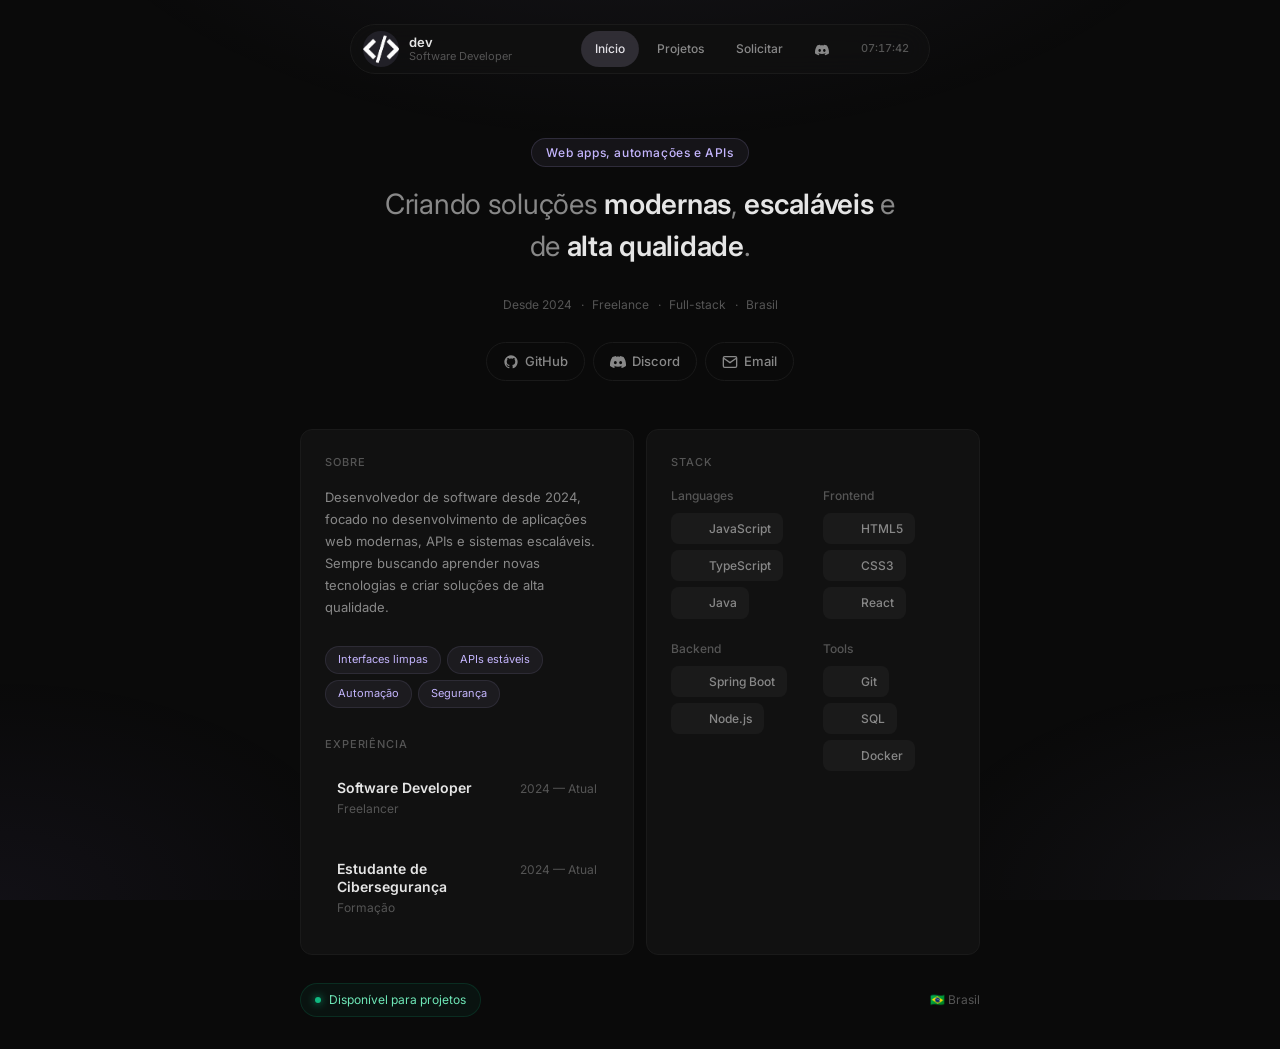
==== commit 19d64427: "main" ====
--- a/index.html
+++ b/index.html
@@ -25,7 +25,7 @@
     <header class="header reveal">
         <div class="header-left">
             <div class="avatar">
-                <img id="avatarImg" src="fotos/ChatGPT_Image_13_de_mai._de_2026__22_15_35-removebg-preview.png" alt="Avatar">
+                <img id="avatarImg" src="fotos/ChatGPT_Image_13_de_mai._de_2026__22_15_35-removebg-preview.png" alt="Avatar" loading="lazy" decoding="async">
             </div>
             <div class="header-info">
                 <span class="header-name" id="discordName">dev</span>
--- a/styles.css
+++ b/styles.css
@@ -161,7 +161,7 @@
     display: flex;
     align-items: center;
     justify-content: space-between;
-    gap: 16px;
+    gap: 12px;
     background: rgba(17, 17, 17, 0.75);
     backdrop-filter: blur(16px);
     -webkit-backdrop-filter: blur(16px);
@@ -172,6 +172,7 @@
     width: 100%;
     max-width: 580px;
     transition: border-color var(--transition), box-shadow var(--transition);
+    box-sizing: border-box;
 }
 
 .header:hover {
@@ -192,9 +193,10 @@
     display: flex;
     align-items: center;
     justify-content: center;
-    font-size: 11px;
+    font-size: 14px;
     font-weight: 600;
-    color: #fff;
+    color: var(--accent);
+    background: rgba(196, 181, 253, 0.1);
     flex-shrink: 0;
     overflow: hidden;
     transition: transform var(--transition), box-shadow var(--transition);
@@ -212,6 +214,17 @@
     border-radius: 50%;
     display: block !important;
     transition: transform var(--transition);
+}
+
+.avatar img[src=""] {
+    display: none;
+}
+
+.avatar:has(img[src=""])::after {
+    content: 'P';
+    font-size: 14px;
+    font-weight: 600;
+    color: var(--accent);
 }
 
 .avatar:hover img {
@@ -300,6 +313,7 @@
     background: none;
     cursor: pointer;
     position: relative;
+    touch-action: manipulation;
 }
 
 .nav-pill::after {
@@ -443,6 +457,7 @@
     transition: all var(--transition);
     position: relative;
     overflow: hidden;
+    touch-action: manipulation;
 }
 
 .social-pill::before {
@@ -978,16 +993,76 @@
 }
 
 /* ============================================
+   Performance: Reduced Motion & Mobile GPU
+   ============================================ */
+@media (prefers-reduced-motion: reduce) {
+    body::before {
+        animation: none;
+    }
+    .reveal {
+        opacity: 1;
+        transform: none;
+        transition: none;
+    }
+}
+
+/* ============================================
    Responsive
    ============================================ */
 @media (max-width: 640px) {
+    body::before {
+        animation: none;
+    }
+
     .header {
-        margin: 12px 16px 0;
-        width: calc(100% - 32px);
+        margin: 12px 12px 0;
+        width: calc(100% - 24px);
+        padding: 6px 8px 6px 10px;
+        backdrop-filter: none;
+        -webkit-backdrop-filter: none;
+        background: rgba(17, 17, 17, 0.95);
+    }
+
+    .header-left {
+        gap: 8px;
+        min-width: 0;
+    }
+
+    .avatar {
+        width: 32px;
+        height: 32px;
     }
 
     .header-info {
+        flex-direction: column;
+        align-items: flex-start;
+        gap: 1px;
+        min-width: 0;
+    }
+
+    .header-role {
         display: none;
+    }
+
+    .header-name {
+        font-size: 12px;
+        white-space: nowrap;
+        overflow: hidden;
+        text-overflow: ellipsis;
+    }
+
+    .discord-status {
+        font-size: 10px;
+    }
+
+    .header-nav {
+        gap: 2px;
+        flex-shrink: 0;
+    }
+
+    .nav-pill {
+        padding: 6px 10px;
+        font-size: 11px;
     }
 
     .cards-grid {
@@ -1005,7 +1080,7 @@
 
     .project-thumb {
         width: 100%;
-        height: 140px;
+        height: 120px;
     }
 
     .project-tags, .project-links {
@@ -1013,22 +1088,124 @@
     }
 
     .hero {
-        padding: 48px 0 36px;
-    }
-}
-
-@media (max-width: 400px) {
-    .header-nav {
-        gap: 2px;
+        padding: 40px 0 32px;
+    }
+
+    .hero-tagline {
+        font-size: 18px;
+    }
+
+    .hero-meta {
+        flex-wrap: wrap;
+        gap: 8px 16px;
+        max-width: 320px;
+        margin-left: auto;
+        margin-right: auto;
+    }
+
+    .hero-meta span:not(:last-child)::after {
+        display: none;
+    }
+
+    .social-links {
+        gap: 6px;
+    }
+
+    .social-pill {
+        padding: 8px 14px;
+        font-size: 12px;
+    }
+
+    .footer {
+        flex-direction: column;
+        gap: 12px;
+        text-align: center;
+        padding: 16px 16px 24px;
+    }
+
+    .main {
+        padding: 0 16px;
+    }
+}
+
+@media (max-width: 480px) {
+    .header {
+        margin: 10px 10px 0;
+        width: calc(100% - 20px);
+    }
+
+    .avatar {
+        width: 30px;
+        height: 30px;
+    }
+
+    .header-name {
+        font-size: 11px;
     }
 
     .nav-pill {
-        padding: 6px 10px;
-        font-size: 11px;
+        padding: 5px 8px;
+        font-size: 10px;
     }
 
     .social-pill {
         padding: 6px 12px;
+        font-size: 11px;
+    }
+
+    .hero {
+        padding: 32px 0 28px;
+    }
+
+    .hero-tagline {
+        font-size: 16px;
+    }
+
+    .hero-meta {
+        font-size: 11px;
+        gap: 6px 12px;
+    }
+
+    .card {
+        padding: 18px;
+    }
+
+    .card-label {
+        font-size: 10px;
+    }
+
+    .card-text {
         font-size: 12px;
     }
 }
+
+@media (max-width: 360px) {
+    .header {
+        margin: 8px 8px 0;
+        width: calc(100% - 16px);
+        padding: 4px 6px 4px 8px;
+    }
+
+    .avatar {
+        width: 28px;
+        height: 28px;
+    }
+
+    .header-name {
+        font-size: 10px;
+    }
+
+    .nav-pill {
+        padding: 4px 6px;
+        font-size: 9px;
+    }
+
+    .hero-tagline {
+        font-size: 15px;
+    }
+
+    .social-pill {
+        padding: 6px 10px;
+        font-size: 10px;
+    }
+}
